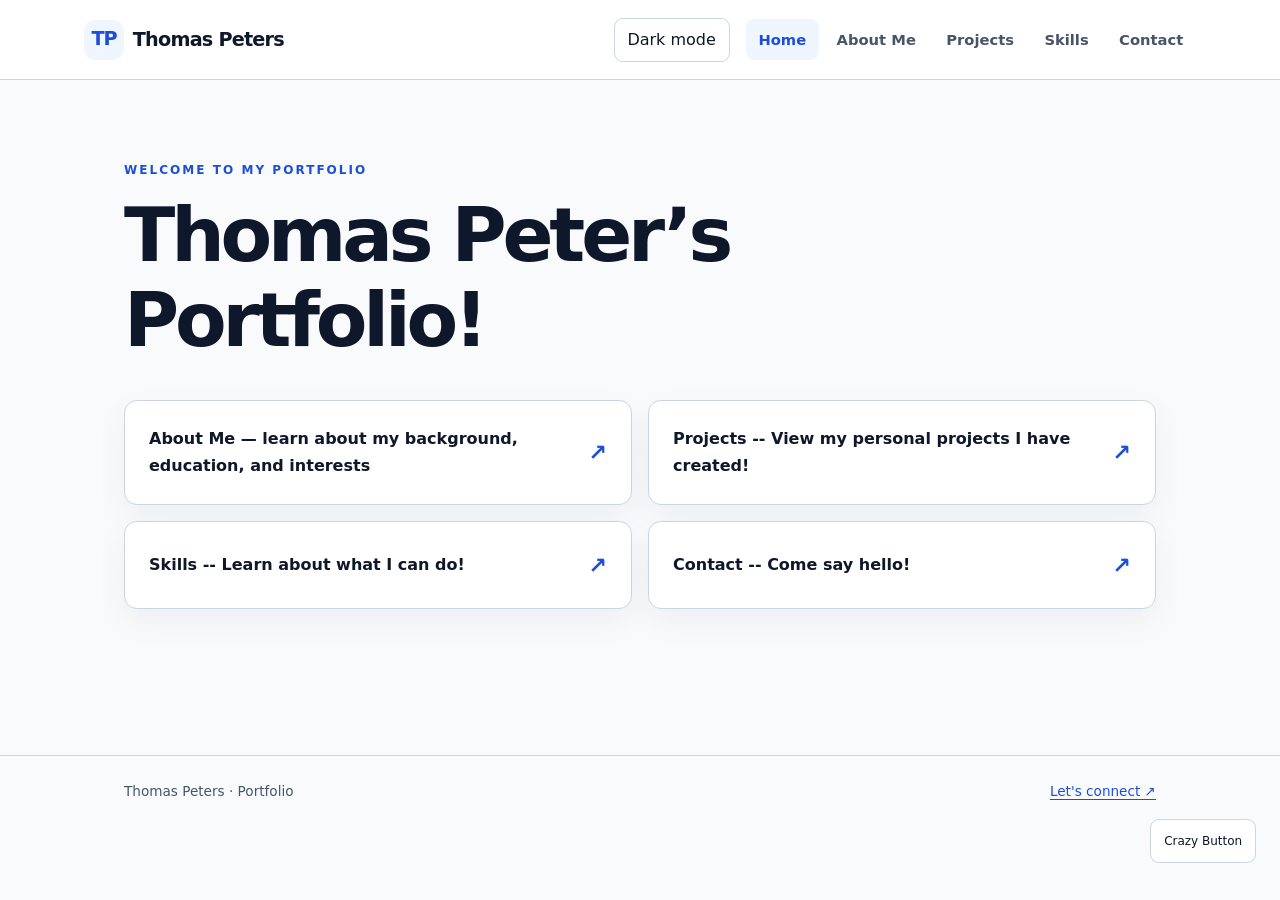
==== index.html @ 927c02c0 "Keep rainbow character backgrounds transparent and increase update speed" ====
<!DOCTYPE html>
<html lang="en">
<head>
  <meta charset="UTF-8">
  <meta name="viewport" content="width=device-width, initial-scale=1.0">
  <title>Thomas Peter’s Portfolio!</title>
  <script src="theme.js?v=3"></script>
  <link rel="stylesheet" href="styles.css?v=6">
  <script src="script.js?v=6" defer></script>
</head>
<body>
  <a class="skip-link" href="#main-content">Skip to main content</a>
  <header class="site-header">
    <div class="header-inner">
      <a class="brand" href="index.html"><span aria-hidden="true">TP</span>Thomas Peters</a>
      <button class="theme-toggle" type="button" hidden>Dark mode</button>
      <button class="menu-toggle" type="button" aria-controls="main-navigation" aria-expanded="false" hidden>Menu</button>
    <nav id="main-navigation" aria-label="Main navigation">
      <a href="index.html" aria-current="page">Home</a>
      <a href="about.html">About Me</a>
      <a href="projects.html">Projects</a>
      <a href="skills.html">Skills</a>
      <a href="contact.html">Contact</a>
    </nav>
    </div>
  </header>
  <main id="main-content" tabindex="-1">
    <p class="eyebrow">Welcome to my portfolio</p>
    <header>
      <h1>Thomas Peter’s Portfolio!</h1>
    </header>
    <div class="home-links">
    <p><a href="about.html">About Me — learn about my background, education, and interests</a></p>
    <p><a href="projects.html">Projects -- View my personal projects I have created!</a></p>
    <p><a href="skills.html">Skills -- Learn about what I can do!</a></p>
    <p><a href="contact.html">Contact -- Come say hello!</a></p>
    </div>
  </main>
  <footer class="site-footer"><div class="footer-inner"><span>Thomas Peters · Portfolio</span><a href="contact.html">Let's connect ↗</a></div><button class="crazy-button" type="button" aria-pressed="false" hidden>Crazy Button</button></footer>
</body>
</html>
---- styles.css ----
:root {
  color-scheme: light;
  --background: #f8fafc;
  --surface: #ffffff;
  --text: #0f172a;
  --muted: #475569;
  --accent: #1d4ed8;
  --accent-soft: #eff6ff;
  --border: #cbd5e1;
  --shadow: 0 12px 32px rgb(15 23 42 / 5%);
  font-family: system-ui, -apple-system, "Segoe UI", sans-serif;
}

/* The same tokens power every page in either theme. */
@media (prefers-color-scheme: dark) {
  :root:not([data-theme="light"]) {
    color-scheme: dark;
    --background: #0b1220;
    --surface: #141f32;
    --text: #f1f5f9;
    --muted: #b8c6da;
    --accent: #93c5fd;
    --accent-soft: #1b3051;
    --border: #3b4c65;
    --shadow: 0 12px 32px rgb(0 0 0 / 12%);
  }
}
:root[data-theme="dark"] {
  color-scheme: dark;
  --background: #0b1220;
  --surface: #141f32;
  --text: #f1f5f9;
  --muted: #b8c6da;
  --accent: #93c5fd;
  --accent-soft: #1b3051;
  --border: #3b4c65;
  --shadow: 0 12px 32px rgb(0 0 0 / 12%);
}
* { box-sizing: border-box; }
body { margin: 0; background: var(--background); color: var(--text); line-height: 1.7; }
a { color: var(--accent); text-underline-offset: .22em; }
a:hover { text-decoration-thickness: 2px; }
:focus-visible { outline: 3px solid var(--accent); outline-offset: 5px; }
[hidden] { display: none !important; }
.skip-link { position: absolute; left: 1rem; top: -6rem; z-index: 10; padding: .7rem 1rem; background: var(--surface); }
.skip-link:focus { top: .5rem; }
.site-header { border-bottom: 1px solid var(--border); background: var(--surface); }
.header-inner { max-width: 1160px; margin: auto; padding: 1.1rem 1.5rem; display: flex; align-items: center; flex-wrap: wrap; gap: 1rem; }
.brand { margin-right: auto; color: var(--text); font-weight: 800; text-decoration: none; letter-spacing: -.04em; font-size: 1.2rem; }
.brand > span { display: inline-grid; place-items: center; width: 2.5rem; height: 2.5rem; margin-right: .55rem; border-radius: .7rem; background: var(--accent-soft); color: var(--accent); letter-spacing: -.06em; }
nav { width: 100%; display: flex; flex-wrap: wrap; gap: .3rem; }
nav a { padding: .5rem .8rem; border-radius: .5rem; color: var(--muted); text-decoration: none; font-size: .92rem; font-weight: 600; }
nav a:hover, nav a[aria-current="page"] { background: var(--accent-soft); color: var(--accent); }
button { font: inherit; min-height: 44px; border: 1px solid var(--border); border-radius: .55rem; padding: .45rem .8rem; background: var(--surface); color: var(--text); cursor: pointer; }
button:hover { background: var(--accent-soft); }
main { max-width: 1080px; min-height: calc(100vh - 225px); margin: auto; padding: 3.5rem 1.5rem 5rem; }
.eyebrow { margin: 0 0 .8rem; color: var(--accent); text-transform: uppercase; font-size: .75rem; font-weight: 800; letter-spacing: .17em; }
h1 { max-width: 850px; margin: 0 0 1.3rem; font-size: clamp(2.5rem, 7vw, 4.7rem); line-height: 1.12; letter-spacing: -.055em; overflow-wrap: anywhere; }
h2 { margin: 0 0 .7rem; font-size: 1.25rem; line-height: 1.35; letter-spacing: -.025em; }
p { margin: 0 0 1.25rem; }
main > p:not(.eyebrow) { max-width: 65ch; color: var(--muted); font-size: 1.1rem; }
.card-grid { display: grid; gap: 1.2rem; margin-top: 2.2rem; }
.card, details, .contact-list { padding: 1.6rem; border: 1px solid var(--border); border-radius: 1rem; background: var(--surface); box-shadow: var(--shadow); min-width: 0; }
.card p { color: var(--muted); margin-bottom: 0; }
.card-number { display: block; margin-bottom: 1.5rem; color: var(--accent); font-weight: 700; font-size: .8rem; letter-spacing: .1em; }
.home-links { display: grid; gap: 1rem; margin-top: 2.4rem; }
.home-links p { margin: 0; }
.home-links a { display: flex; align-items: center; justify-content: space-between; gap: 1rem; height: 100%; padding: 1.5rem; border: 1px solid var(--border); border-radius: .8rem; background: var(--surface); color: var(--text); text-decoration: none; font-weight: 600; box-shadow: var(--shadow); }
.home-links a::after { content: "↗"; color: var(--accent); font-size: 1.4rem; }
.home-links a:hover { border-color: var(--accent); background: var(--accent-soft); }
.project-image { width: 100%; height: 210px; object-fit: cover; border-radius: .6rem; margin-bottom: 1.2rem; }
.placeholder { border-style: dashed; box-shadow: none; }
.placeholder h2 { color: var(--muted); font-size: 1rem; overflow-wrap: anywhere; }
.featured-project { border-top: 4px solid var(--accent); }
.project-action { display: inline-flex; gap: 1.5rem; margin-top: 1.5rem; padding: .6rem 1rem; border: 1px solid var(--accent); border-radius: .5rem; background: var(--accent-soft); font-weight: 700; text-decoration: none; }
.projects-grid .placeholder { display: flex; flex-direction: column; justify-content: center; min-height: 180px; }
.skill-number { display: inline-block; margin: 0 .5rem; color: var(--accent); font-size: .85rem; letter-spacing: .08em; }
.skill-groups details[open] { border-color: var(--accent); }
.skill-groups summary { padding-block: .4rem; }
.skill-groups { display: grid; gap: 1rem; margin-top: 2rem; }
summary { cursor: pointer; font-weight: 700; font-size: 1.1rem; }
details[open] summary { margin-bottom: 1rem; }
details ul { display: flex; flex-wrap: wrap; gap: .6rem; list-style: none; padding: 0; margin: 0; }
details li { border-radius: .4rem; padding: .35rem .8rem; background: var(--accent-soft); color: var(--accent); }
.contact-list { list-style: none; max-width: 650px; margin-top: 2rem; }
.contact-list li { padding: .8rem 0; overflow-wrap: anywhere; }
.contact-list li + li { border-top: 1px solid var(--border); }
.site-footer { border-top: 1px solid var(--border); padding: 1.5rem; color: var(--muted); font-size: .85rem; }
.footer-inner { max-width: 1032px; margin: auto; display: flex; justify-content: space-between; gap: 1rem; flex-wrap: wrap; }
.crazy-button { display: block; margin: 1rem 0 0 auto; font-size: .75rem; position: relative; z-index: 1; }
.crazy-character, .crazy-text-wrapper { background: transparent; }
.rainbow-text-0 { color: #ff0000 !important; }
.rainbow-text-1 { color: #ff8800 !important; }
.rainbow-text-2 { color: #ffff00 !important; }
.rainbow-text-3 { color: #00dd44 !important; }
.rainbow-text-4 { color: #0088ff !important; }
.rainbow-text-5 { color: #4b0082 !important; }
.rainbow-text-6 { color: #cc33ff !important; }
.rainbow-background-0 { background: #ff0000 !important; }
.rainbow-background-1 { background: #ff8800 !important; }
.rainbow-background-2 { background: #ffff00 !important; }
.rainbow-background-3 { background: #00dd44 !important; }
.rainbow-background-4 { background: #0088ff !important; }
.rainbow-background-5 { background: #4b0082 !important; }
.rainbow-background-6 { background: #cc33ff !important; }
@media (min-width: 960px) {
  .header-inner { flex-wrap: nowrap; }
  nav { width: auto; }
  #main-navigation[hidden] { display: flex !important; }
  .menu-toggle { display: none; }
}
@media (min-width: 700px) {
  main { padding-top: 5rem; }
  .card-grid { grid-template-columns: repeat(3, minmax(0, 1fr)); }
  .projects-grid { grid-template-columns: minmax(0, 2fr) minmax(0, 1fr); align-items: stretch; }
  .featured-project { grid-row: span 2; }
  .home-links { grid-template-columns: repeat(2, minmax(0, 1fr)); }
}
@media (prefers-reduced-motion: no-preference) {
  a, button { transition: background-color .15s ease, border-color .15s ease; }
}
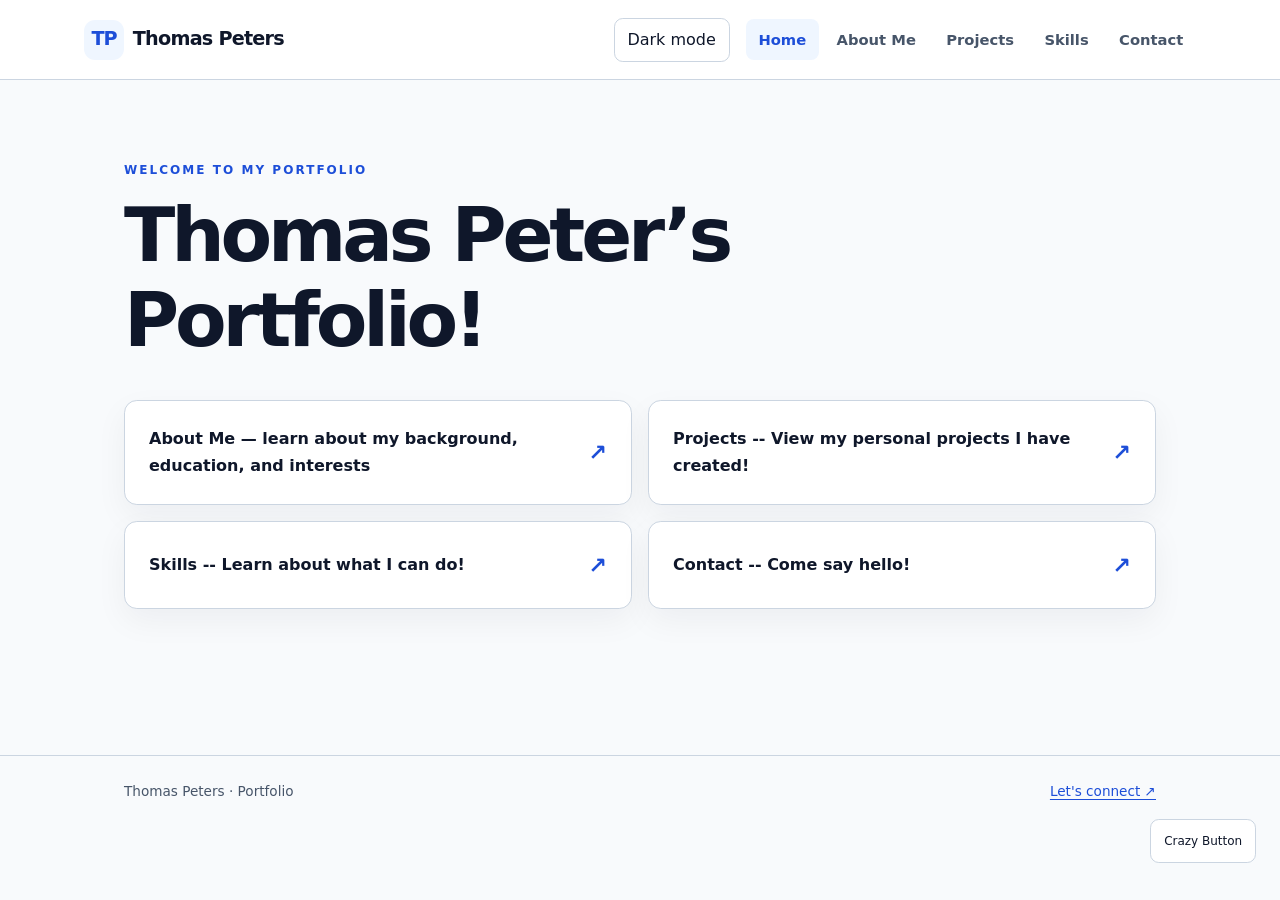
==== commit b58b5216: "Keep header name in place during Crazy Button effect" ====
--- a/index.html
+++ b/index.html
@@ -5,7 +5,7 @@
   <meta name="viewport" content="width=device-width, initial-scale=1.0">
   <title>Thomas Peter’s Portfolio!</title>
   <script src="theme.js?v=3"></script>
-  <link rel="stylesheet" href="styles.css?v=6">
+  <link rel="stylesheet" href="styles.css?v=7">
   <script src="script.js?v=6" defer></script>
 </head>
 <body>
--- a/styles.css
+++ b/styles.css
@@ -46,8 +46,8 @@
 .skip-link:focus { top: .5rem; }
 .site-header { border-bottom: 1px solid var(--border); background: var(--surface); }
 .header-inner { max-width: 1160px; margin: auto; padding: 1.1rem 1.5rem; display: flex; align-items: center; flex-wrap: wrap; gap: 1rem; }
-.brand { margin-right: auto; color: var(--text); font-weight: 800; text-decoration: none; letter-spacing: -.04em; font-size: 1.2rem; }
-.brand > span { display: inline-grid; place-items: center; width: 2.5rem; height: 2.5rem; margin-right: .55rem; border-radius: .7rem; background: var(--accent-soft); color: var(--accent); letter-spacing: -.06em; }
+.brand { display: inline-flex; align-items: center; margin-right: auto; color: var(--text); font-weight: 800; text-decoration: none; letter-spacing: -.04em; font-size: 1.2rem; }
+.brand > span[aria-hidden="true"] { display: inline-grid; place-items: center; width: 2.5rem; height: 2.5rem; margin-right: .55rem; border-radius: .7rem; background: var(--accent-soft); color: var(--accent); letter-spacing: -.06em; }
 nav { width: 100%; display: flex; flex-wrap: wrap; gap: .3rem; }
 nav a { padding: .5rem .8rem; border-radius: .5rem; color: var(--muted); text-decoration: none; font-size: .92rem; font-weight: 600; }
 nav a:hover, nav a[aria-current="page"] { background: var(--accent-soft); color: var(--accent); }
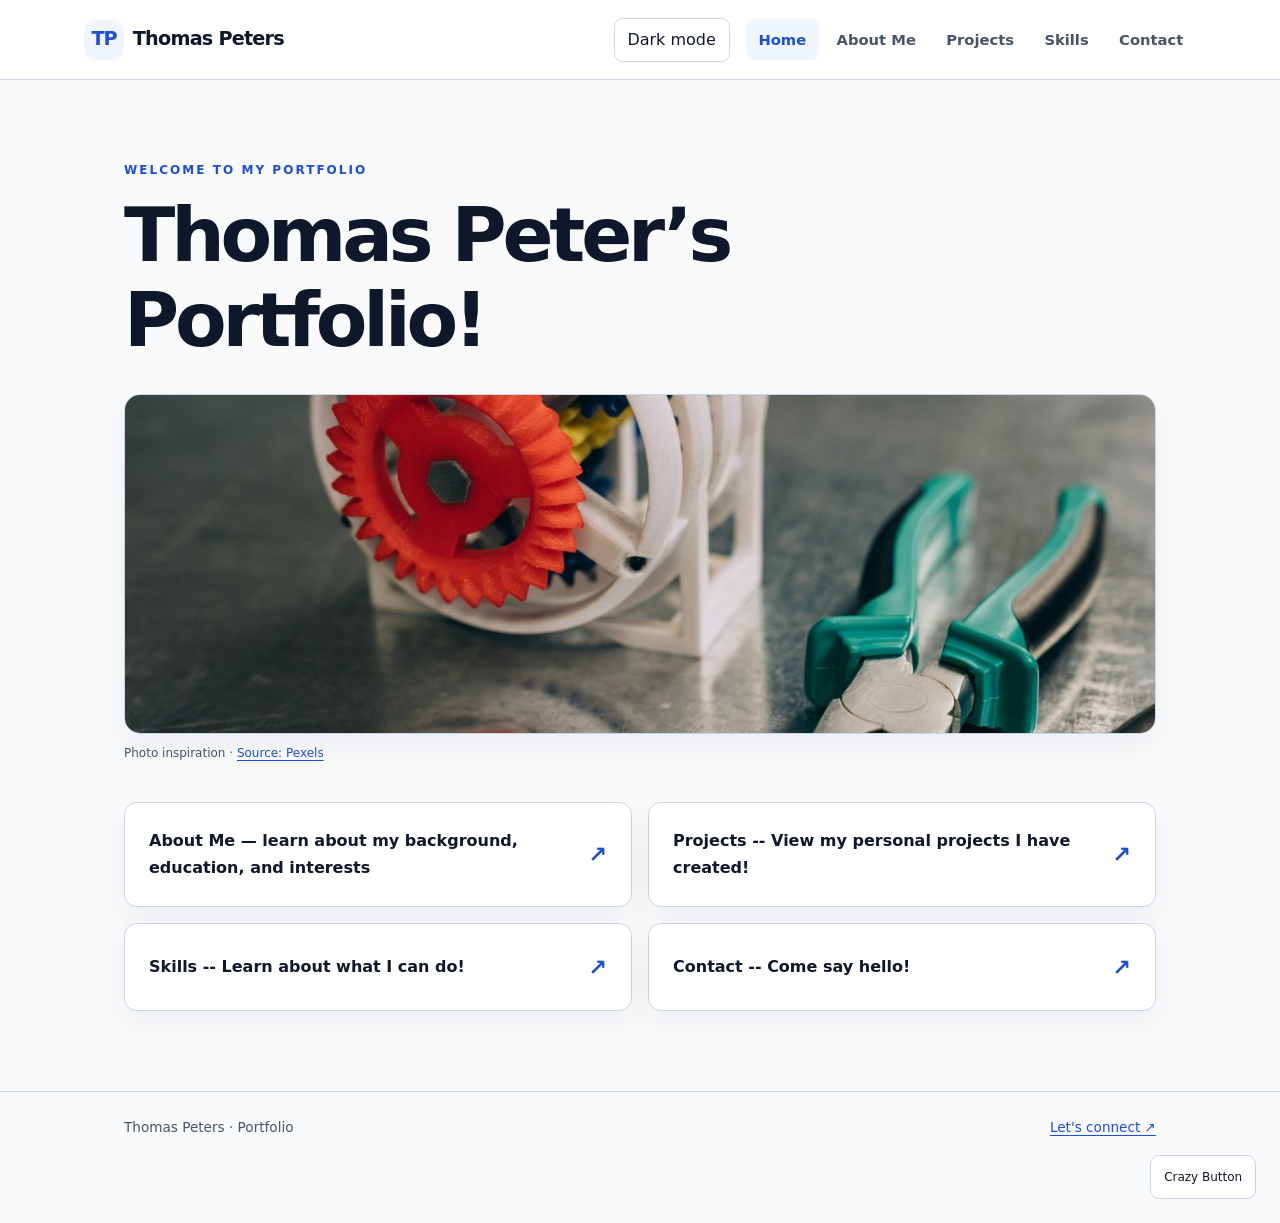
==== commit aa4a2ea9: "Add credited portfolio photos with Crazy Button hue effects" ====
--- a/index.html
+++ b/index.html
@@ -5,8 +5,8 @@
   <meta name="viewport" content="width=device-width, initial-scale=1.0">
   <title>Thomas Peter’s Portfolio!</title>
   <script src="theme.js?v=3"></script>
-  <link rel="stylesheet" href="styles.css?v=7">
-  <script src="script.js?v=6" defer></script>
+  <link rel="stylesheet" href="styles.css?v=8">
+  <script src="script.js?v=8" defer></script>
 </head>
 <body>
   <a class="skip-link" href="#main-content">Skip to main content</a>
@@ -29,6 +29,10 @@
     <header>
       <h1>Thomas Peter’s Portfolio!</h1>
     </header>
+    <figure class="page-photo">
+      <img src="assets/images/home-engineering.jpg" alt="Red mechanical gear beside green-handled pliers on a workbench" width="1200" height="600" decoding="async">
+      <figcaption>Photo inspiration · <a href="https://www.pexels.com/photo/close-up-photo-of-pliers-beside-a-gear-9242914/">Source: Pexels</a></figcaption>
+    </figure>
     <div class="home-links">
     <p><a href="about.html">About Me — learn about my background, education, and interests</a></p>
     <p><a href="projects.html">Projects -- View my personal projects I have created!</a></p>
--- a/styles.css
+++ b/styles.css
@@ -69,6 +69,16 @@
 .home-links a::after { content: "↗"; color: var(--accent); font-size: 1.4rem; }
 .home-links a:hover { border-color: var(--accent); background: var(--accent-soft); }
 .project-image { width: 100%; height: 210px; object-fit: cover; border-radius: .6rem; margin-bottom: 1.2rem; }
+.page-photo { margin: 2rem 0; }
+.page-photo img { display: block; width: 100%; height: clamp(180px, 28vw, 340px); object-fit: cover; border: 1px solid var(--border); border-radius: 1rem; box-shadow: var(--shadow); }
+.page-photo figcaption { margin-top: .6rem; color: var(--muted); font-size: .75rem; }
+.rainbow-image-0 { filter: hue-rotate(0deg) saturate(2); }
+.rainbow-image-1 { filter: hue-rotate(50deg) saturate(2); }
+.rainbow-image-2 { filter: hue-rotate(100deg) saturate(2); }
+.rainbow-image-3 { filter: hue-rotate(150deg) saturate(2); }
+.rainbow-image-4 { filter: hue-rotate(200deg) saturate(2); }
+.rainbow-image-5 { filter: hue-rotate(250deg) saturate(2); }
+.rainbow-image-6 { filter: hue-rotate(300deg) saturate(2); }
 .placeholder { border-style: dashed; box-shadow: none; }
 .placeholder h2 { color: var(--muted); font-size: 1rem; overflow-wrap: anywhere; }
 .featured-project { border-top: 4px solid var(--accent); }
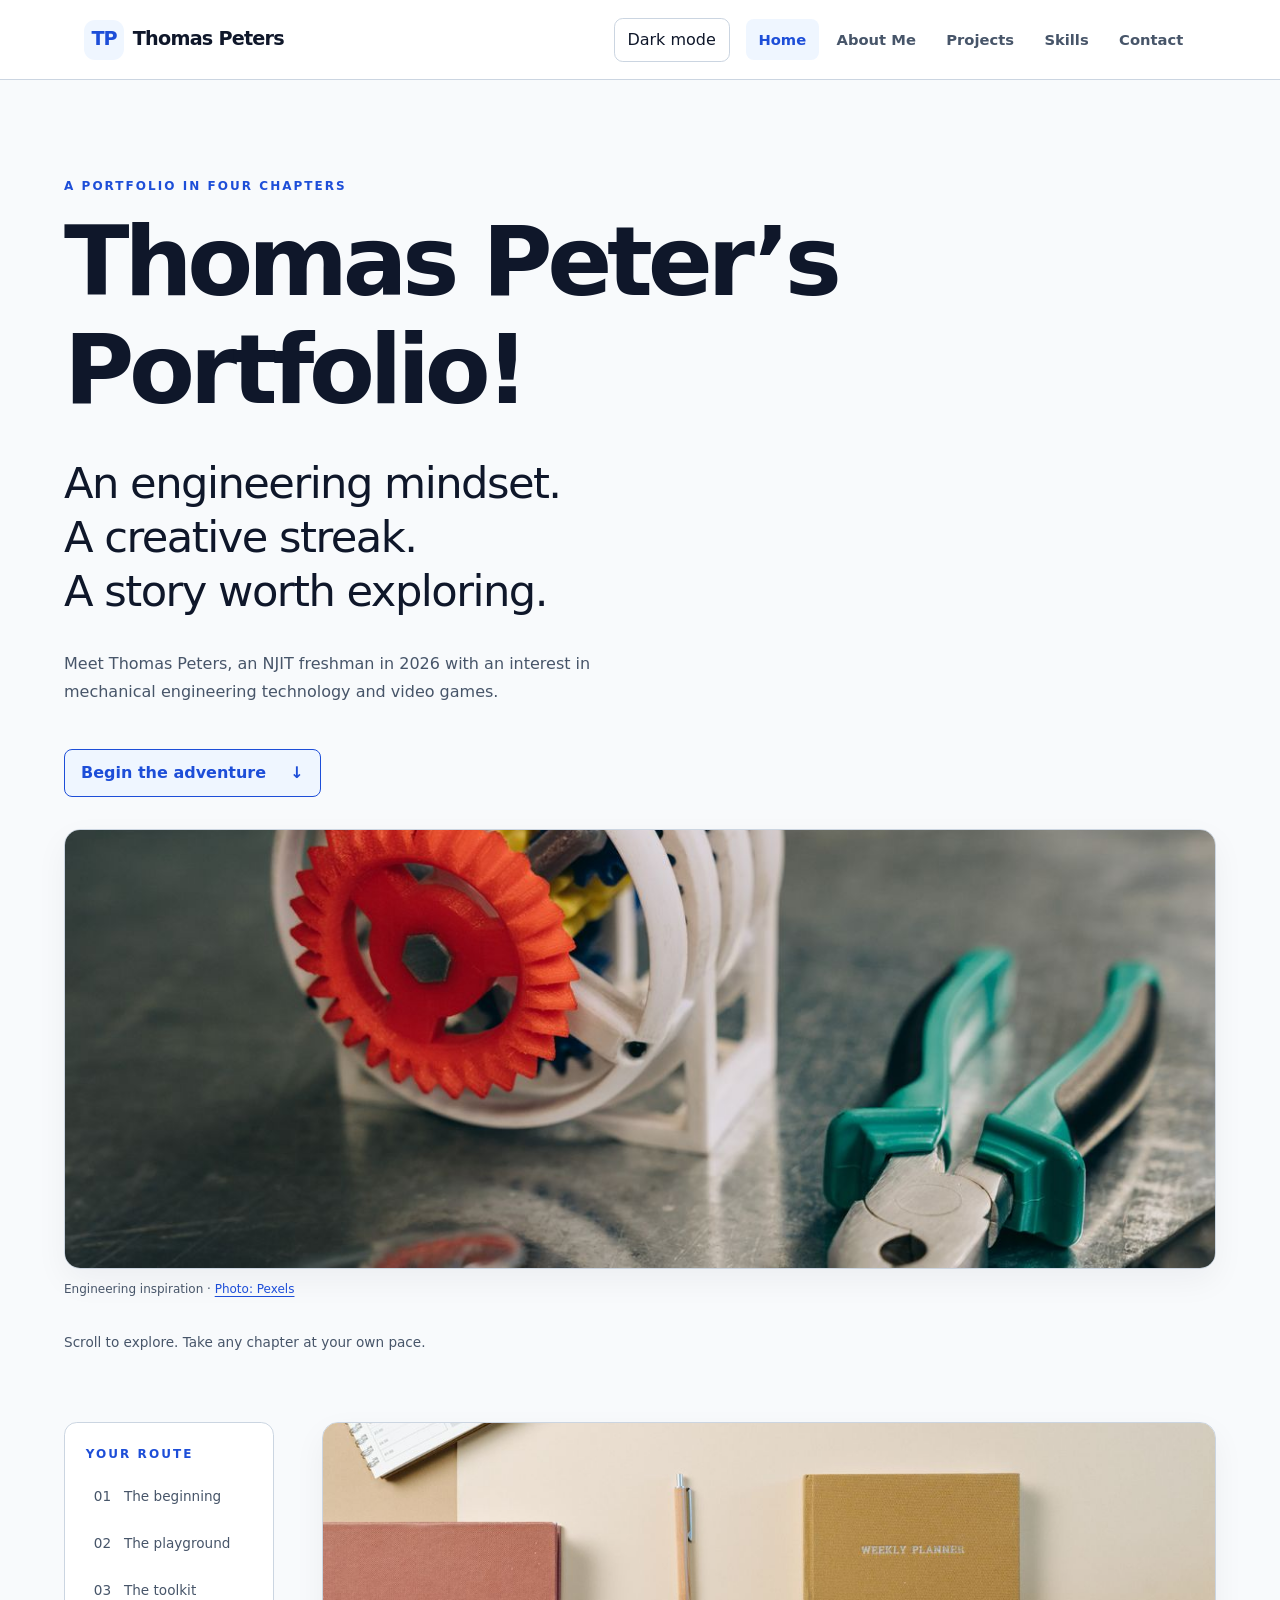
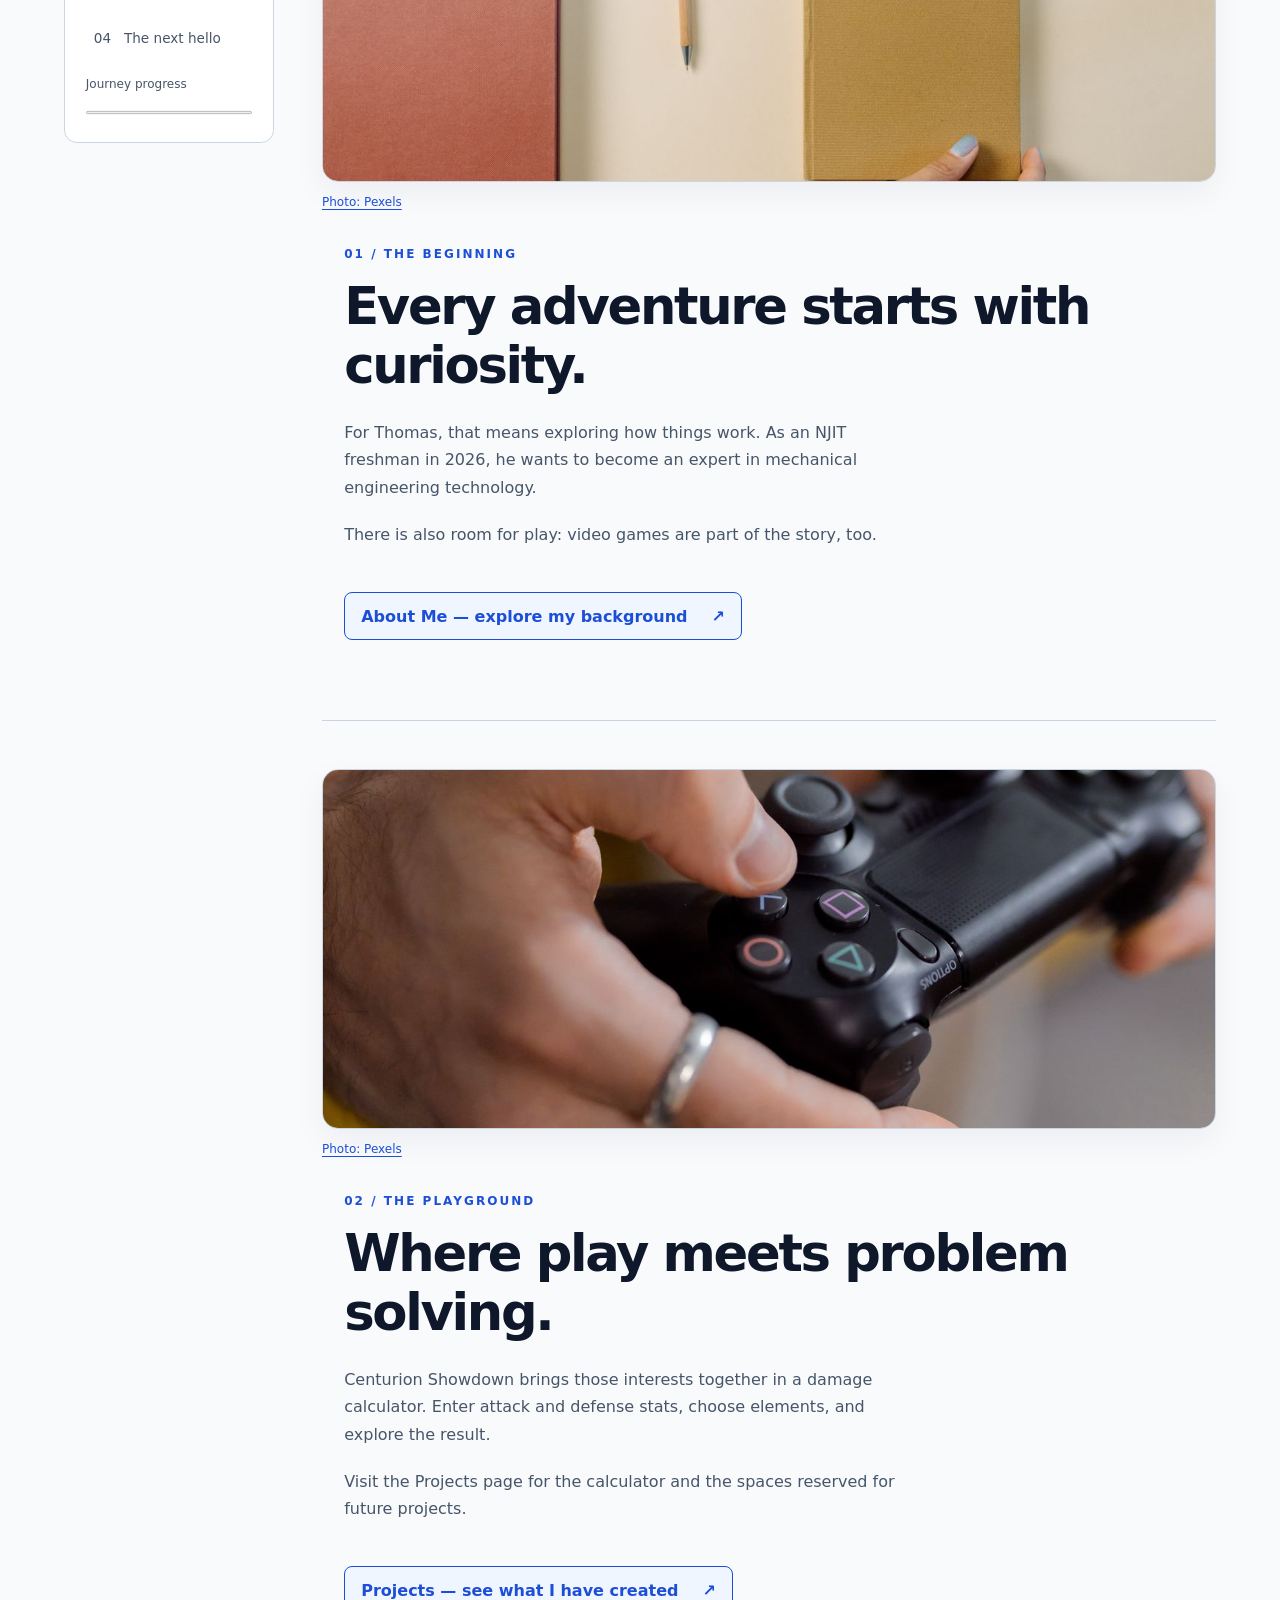
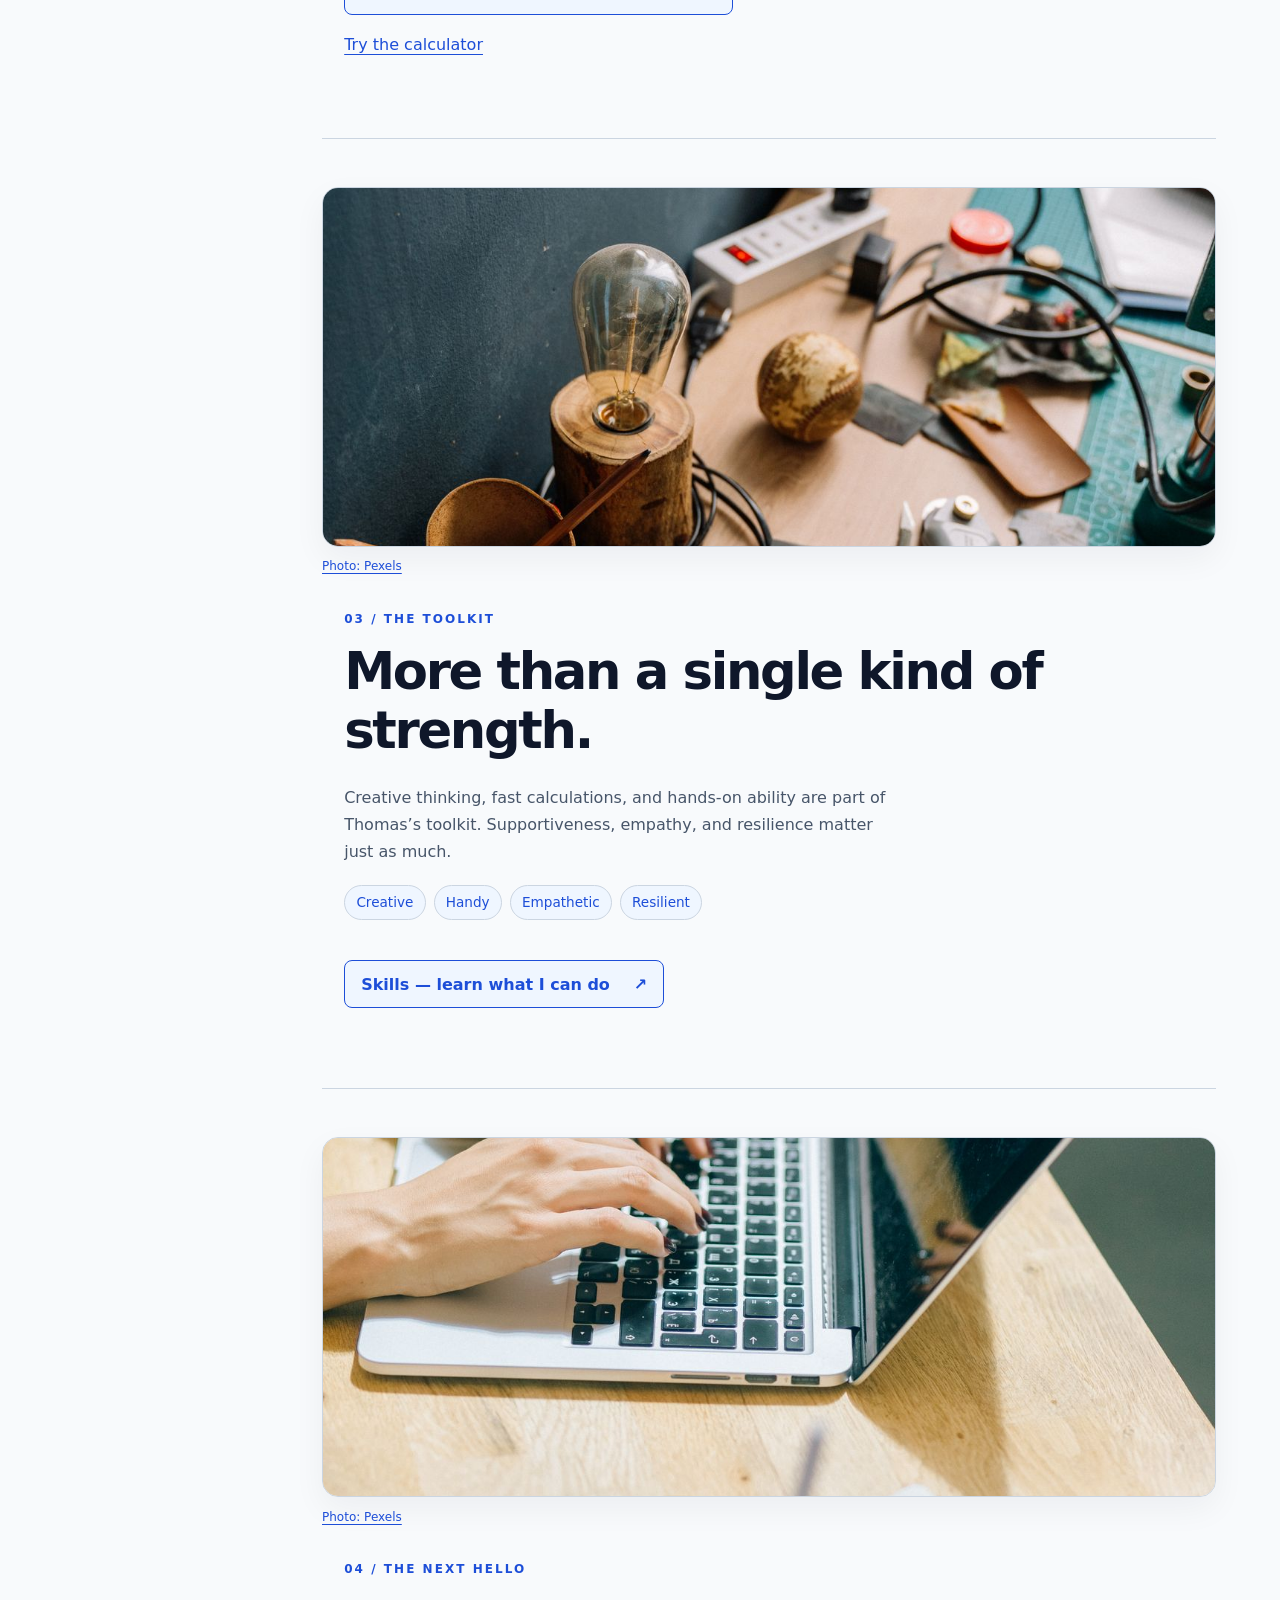
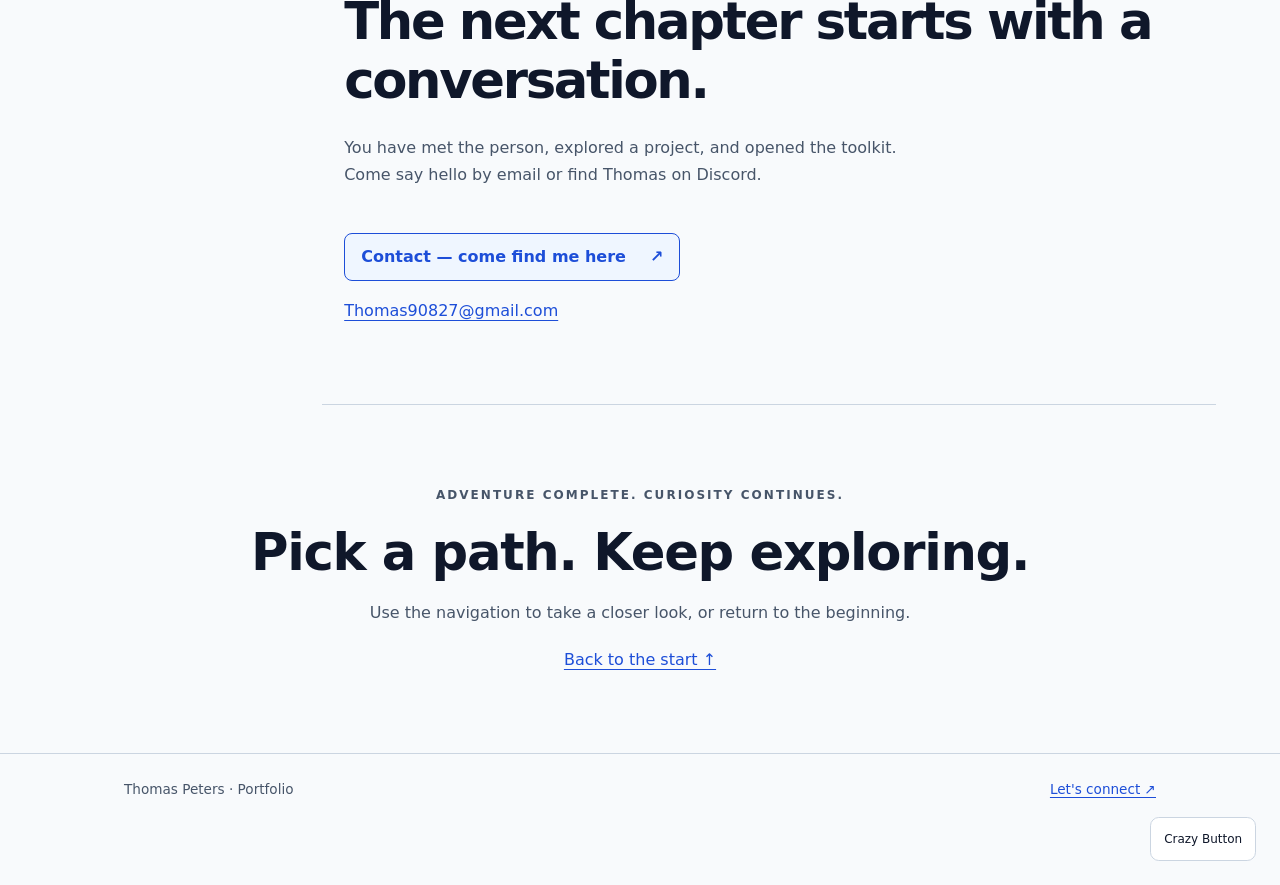
==== commit fb7f2668: "Turn homepage into a four-chapter scrolling portfolio adventure" ====
--- a/index.html
+++ b/index.html
@@ -5,8 +5,9 @@
   <meta name="viewport" content="width=device-width, initial-scale=1.0">
   <title>Thomas Peter’s Portfolio!</title>
   <script src="theme.js?v=3"></script>
-  <link rel="stylesheet" href="styles.css?v=8">
+  <link rel="stylesheet" href="styles.css?v=9">
   <script src="script.js?v=8" defer></script>
+  <script src="journey.js" defer></script>
 </head>
 <body>
   <a class="skip-link" href="#main-content">Skip to main content</a>
@@ -24,20 +25,92 @@
     </nav>
     </div>
   </header>
-  <main id="main-content" tabindex="-1">
-    <p class="eyebrow">Welcome to my portfolio</p>
-    <header>
+  <main class="journey-main" id="main-content" tabindex="-1">
+    <header class="journey-intro">
+      <p class="eyebrow">A portfolio in four chapters</p>
       <h1>Thomas Peter’s Portfolio!</h1>
+      <p class="journey-lead">An engineering mindset.<br>A creative streak.<br>A story worth exploring.</p>
+      <p>Meet Thomas Peters, an NJIT freshman in 2026 with an interest in mechanical engineering technology and video games.</p>
+      <a class="project-action" href="#chapter-about">Begin the adventure <span aria-hidden="true">↓</span></a>
+      <figure class="page-photo journey-cover">
+        <img src="assets/images/home-engineering.jpg" alt="A red mechanical gear and pliers on a workbench" width="1200" height="600">
+        <figcaption>Engineering inspiration · <a href="https://www.pexels.com/photo/close-up-photo-of-pliers-beside-a-gear-9242914/">Photo: Pexels</a></figcaption>
+      </figure>
+      <p class="journey-hint">Scroll to explore. Take any chapter at your own pace.</p>
     </header>
-    <figure class="page-photo">
-      <img src="assets/images/home-engineering.jpg" alt="Red mechanical gear beside green-handled pliers on a workbench" width="1200" height="600" decoding="async">
-      <figcaption>Photo inspiration · <a href="https://www.pexels.com/photo/close-up-photo-of-pliers-beside-a-gear-9242914/">Source: Pexels</a></figcaption>
-    </figure>
-    <div class="home-links">
-    <p><a href="about.html">About Me — learn about my background, education, and interests</a></p>
-    <p><a href="projects.html">Projects -- View my personal projects I have created!</a></p>
-    <p><a href="skills.html">Skills -- Learn about what I can do!</a></p>
-    <p><a href="contact.html">Contact -- Come say hello!</a></p>
+    <div class="journey-layout">
+      <aside class="journey-map" aria-label="Adventure guide">
+        <p class="eyebrow">Your route</p>
+        <ol>
+          <li><a href="#chapter-about" data-chapter-link="chapter-about">01 <span>The beginning</span></a></li>
+          <li><a href="#chapter-projects" data-chapter-link="chapter-projects">02 <span>The playground</span></a></li>
+          <li><a href="#chapter-skills" data-chapter-link="chapter-skills">03 <span>The toolkit</span></a></li>
+          <li><a href="#chapter-contact" data-chapter-link="chapter-contact">04 <span>The next hello</span></a></li>
+        </ol>
+        <label class="journey-progress-label" for="journey-progress">Journey progress</label>
+        <progress id="journey-progress" max="4" value="0">0 of 4 chapters</progress>
+      </aside>
+      <div class="journey-chapters">
+        <section class="story-step" id="chapter-about" aria-labelledby="story-about-heading">
+          <figure class="page-photo story-photo">
+            <img src="assets/images/about-study.jpg" alt="Notebooks and a pencil arranged on a study desk" width="1200" height="600" loading="lazy">
+            <figcaption><a href="https://www.pexels.com/photo/notebooks-on-a-desk-5124877/">Photo: Pexels</a></figcaption>
+          </figure>
+          <div class="story-copy">
+            <p class="eyebrow">01 / The beginning</p>
+            <h2 id="story-about-heading">Every adventure starts with curiosity.</h2>
+            <p>For Thomas, that means exploring how things work. As an NJIT freshman in 2026, he wants to become an expert in mechanical engineering technology.</p>
+            <p>There is also room for play: video games are part of the story, too.</p>
+            <a class="project-action" href="about.html">About Me — explore my background <span aria-hidden="true">↗</span></a>
+          </div>
+        </section>
+        <section class="story-step" id="chapter-projects" aria-labelledby="story-projects-heading">
+          <figure class="page-photo story-photo">
+            <img src="assets/images/projects-gaming.jpg" alt="Hands playing with a black game controller" width="1200" height="600" loading="lazy">
+            <figcaption><a href="https://www.pexels.com/photo/person-holding-a-black-game-controller-7855652/">Photo: Pexels</a></figcaption>
+          </figure>
+          <div class="story-copy">
+            <p class="eyebrow">02 / The playground</p>
+            <h2 id="story-projects-heading">Where play meets problem solving.</h2>
+            <p>Centurion Showdown brings those interests together in a damage calculator. Enter attack and defense stats, choose elements, and explore the result.</p>
+            <p>Visit the Projects page for the calculator and the spaces reserved for future projects.</p>
+            <a class="project-action" href="projects.html">Projects — see what I have created <span aria-hidden="true">↗</span></a>
+            <a class="story-secondary" href="projects/Centurion-Showdown-Coding-services-/">Try the calculator</a>
+          </div>
+        </section>
+        <section class="story-step" id="chapter-skills" aria-labelledby="story-skills-heading">
+          <figure class="page-photo story-photo">
+            <img src="assets/images/skills-workshop.jpg" alt="A creative workbench with tools and a light bulb" width="1200" height="600" loading="lazy">
+            <figcaption><a href="https://www.pexels.com/photo/tools-on-desk-in-workplace-5963135/">Photo: Pexels</a></figcaption>
+          </figure>
+          <div class="story-copy">
+            <p class="eyebrow">03 / The toolkit</p>
+            <h2 id="story-skills-heading">More than a single kind of strength.</h2>
+            <p>Creative thinking, fast calculations, and hands-on ability are part of Thomas’s toolkit. Supportiveness, empathy, and resilience matter just as much.</p>
+            <ul class="story-tags"><li>Creative</li><li>Handy</li><li>Empathetic</li><li>Resilient</li></ul>
+            <a class="project-action" href="skills.html">Skills — learn what I can do <span aria-hidden="true">↗</span></a>
+          </div>
+        </section>
+        <section class="story-step" id="chapter-contact" aria-labelledby="story-contact-heading">
+          <figure class="page-photo story-photo">
+            <img src="assets/images/contact-workspace.jpg" alt="Hands typing on a laptop at a desk" width="1200" height="600" loading="lazy">
+            <figcaption><a href="https://www.pexels.com/photo/a-desk-workspace-5186349/">Photo: Pexels</a></figcaption>
+          </figure>
+          <div class="story-copy">
+            <p class="eyebrow">04 / The next hello</p>
+            <h2 id="story-contact-heading">The next chapter starts with a conversation.</h2>
+            <p>You have met the person, explored a project, and opened the toolkit. Come say hello by email or find Thomas on Discord.</p>
+            <a class="project-action" href="contact.html">Contact — come find me here <span aria-hidden="true">↗</span></a>
+            <a class="story-secondary" href="mailto:Thomas90827@gmail.com">Thomas90827@gmail.com</a>
+          </div>
+        </section>
+      </div>
+    </div>
+    <div class="journey-ending">
+      <p class="eyebrow">Adventure complete. Curiosity continues.</p>
+      <h2>Pick a path. Keep exploring.</h2>
+      <p>Use the navigation to take a closer look, or return to the beginning.</p>
+      <a href="#main-content">Back to the start ↑</a>
     </div>
   </main>
   <footer class="site-footer"><div class="footer-inner"><span>Thomas Peters · Portfolio</span><a href="contact.html">Let's connect ↗</a></div><button class="crazy-button" type="button" aria-pressed="false" hidden>Crazy Button</button></footer>
--- a/styles.css
+++ b/styles.css
@@ -97,6 +97,41 @@
 .contact-list li + li { border-top: 1px solid var(--border); }
 .site-footer { border-top: 1px solid var(--border); padding: 1.5rem; color: var(--muted); font-size: .85rem; }
 .footer-inner { max-width: 1032px; margin: auto; display: flex; justify-content: space-between; gap: 1rem; flex-wrap: wrap; }
+.journey-main { max-width: 1200px; padding-bottom: 0; }
+.journey-intro { padding: 1rem 0 3rem; }
+.journey-intro h1 { font-size: clamp(2.8rem, 8vw, 6rem); }
+.journey-lead { font-size: clamp(1.6rem, 4vw, 2.7rem); line-height: 1.25; letter-spacing: -.035em; margin-block: 2rem; }
+.journey-intro > p:not(.eyebrow):not(.journey-lead) { max-width: 60ch; color: var(--muted); }
+.journey-cover img { height: clamp(230px, 36vw, 440px); }
+.journey-hint { font-size: .85rem; }
+.journey-map { padding: 1.3rem; border: 1px solid var(--border); border-radius: .8rem; background: var(--surface); align-self: start; }
+.journey-map ol { list-style: none; padding: 0; margin: 0 0 1rem; display: grid; gap: .5rem; }
+.journey-map a { display: flex; align-items: center; gap: .8rem; padding: .5rem; border-radius: .4rem; text-decoration: none; color: var(--muted); font-size: .85rem; }
+.journey-map a[aria-current="step"] { color: var(--accent); background: var(--accent-soft); font-weight: 700; }
+.journey-progress-label { display: block; font-size: .75rem; color: var(--muted); }
+.journey-map progress { width: 100%; height: .45rem; accent-color: var(--accent); }
+.story-step { padding: 3rem 0; border-bottom: 1px solid var(--border); scroll-margin-top: 2rem; }
+.story-photo { margin-top: 0; }
+.story-photo img { height: clamp(200px, 35vw, 360px); }
+.story-copy h2 { font-size: clamp(2rem, 4vw, 3.2rem); line-height: 1.15; margin-bottom: 1.5rem; letter-spacing: -.045em; }
+.story-copy > p:not(.eyebrow) { color: var(--muted); max-width: 55ch; }
+.story-secondary { display: block; width: fit-content; margin-top: 1rem; overflow-wrap: anywhere; }
+.story-tags { display: flex; flex-wrap: wrap; gap: .5rem; list-style: none; padding: 0; }
+.story-tags li { padding: .3rem .7rem; border: 1px solid var(--border); border-radius: 2rem; color: var(--accent); background: var(--accent-soft); font-size: .85rem; }
+.journey-ending { padding: 5rem 0; text-align: center; }
+.journey-ending h2 { font-size: clamp(2rem, 4vw, 3.5rem); }
+.journey-ending p { color: var(--muted); }
+@media (min-width: 960px) {
+  .journey-layout { display: grid; grid-template-columns: 210px minmax(0, 1fr); gap: 3rem; }
+  .journey-map { position: sticky; top: 2rem; margin-bottom: 3rem; }
+  .story-step { min-height: 95svh; padding: 3rem 0 5rem; }
+  .story-step:first-child { padding-top: 0; }
+}
+@media (prefers-reduced-motion: no-preference) {
+  html:has(.journey-main) { scroll-behavior: smooth; }
+  .story-copy { transition: border-color .3s ease; border-left: 3px solid transparent; padding-left: 1.2rem; }
+  .story-step.is-current .story-copy { border-left-color: var(--accent); }
+}
 .crazy-button { display: block; margin: 1rem 0 0 auto; font-size: .75rem; position: relative; z-index: 1; }
 .crazy-character, .crazy-text-wrapper { background: transparent; }
 .rainbow-text-0 { color: #ff0000 !important; }
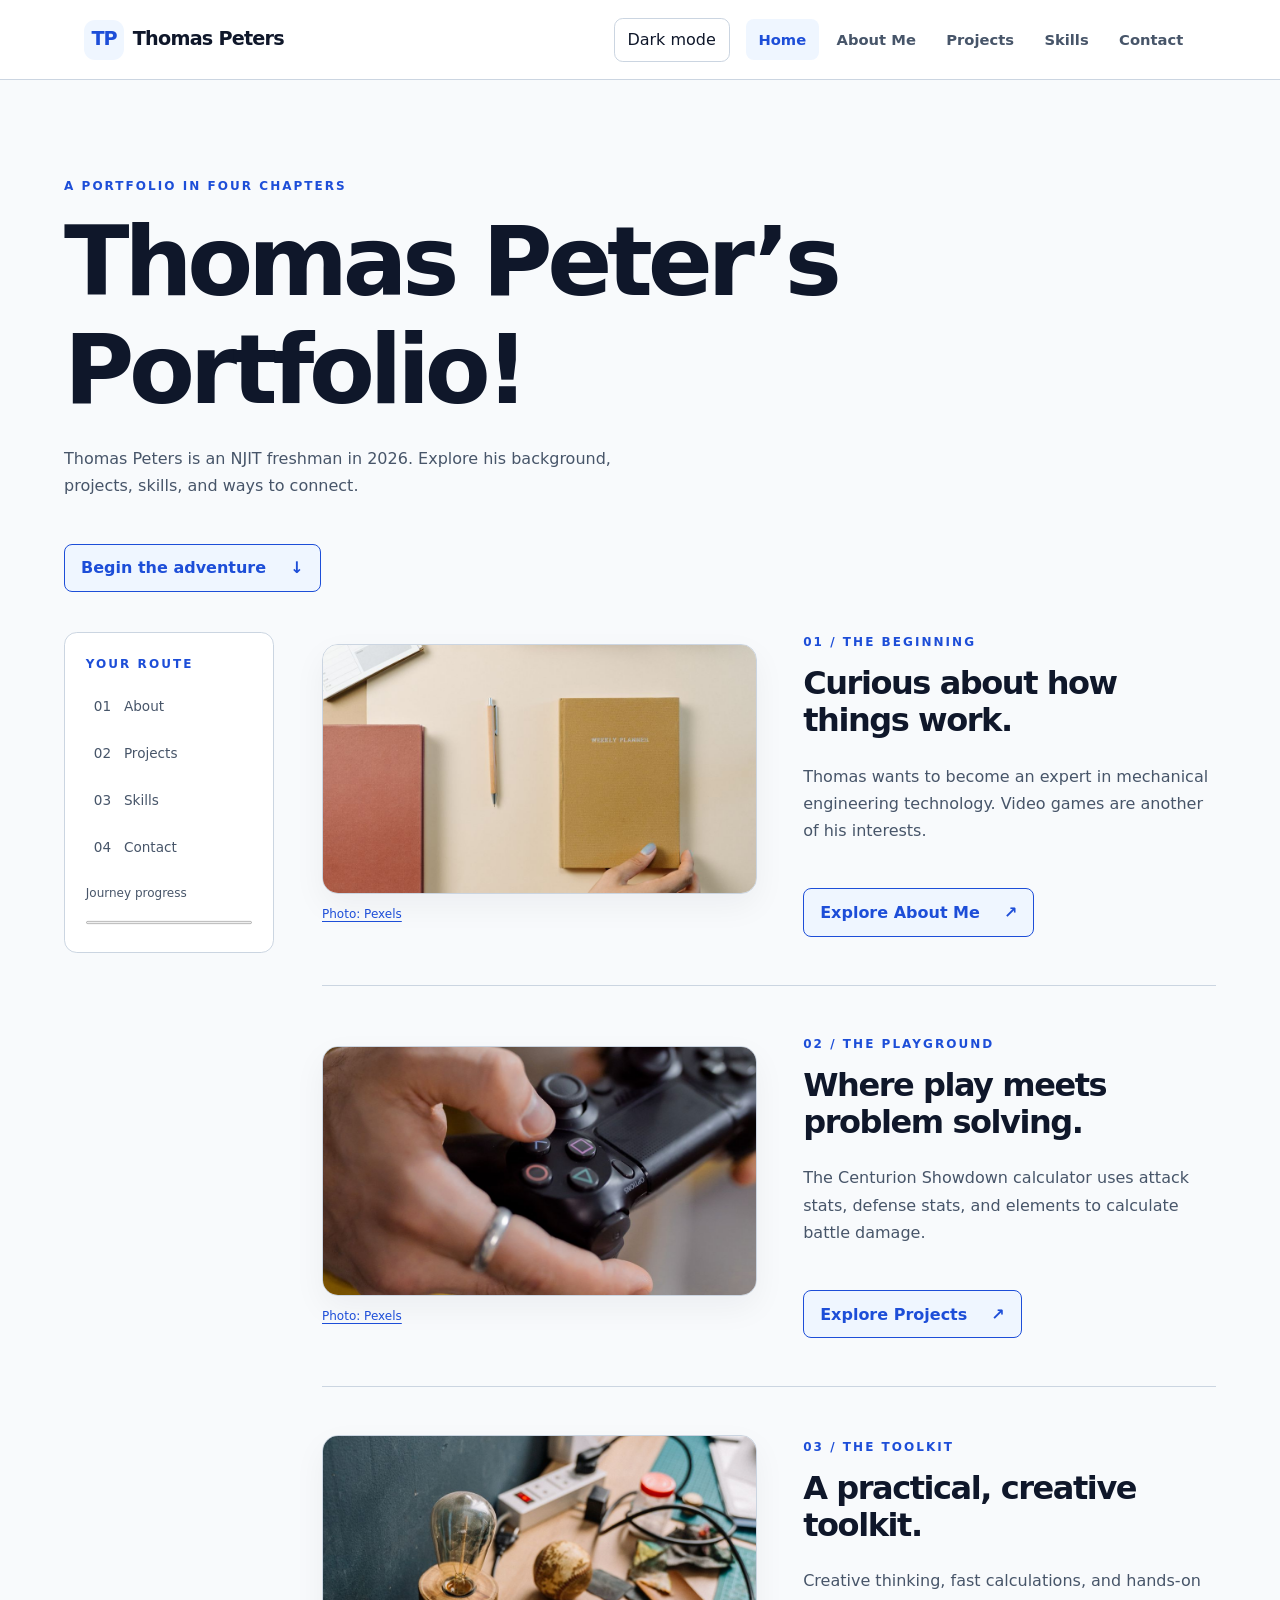
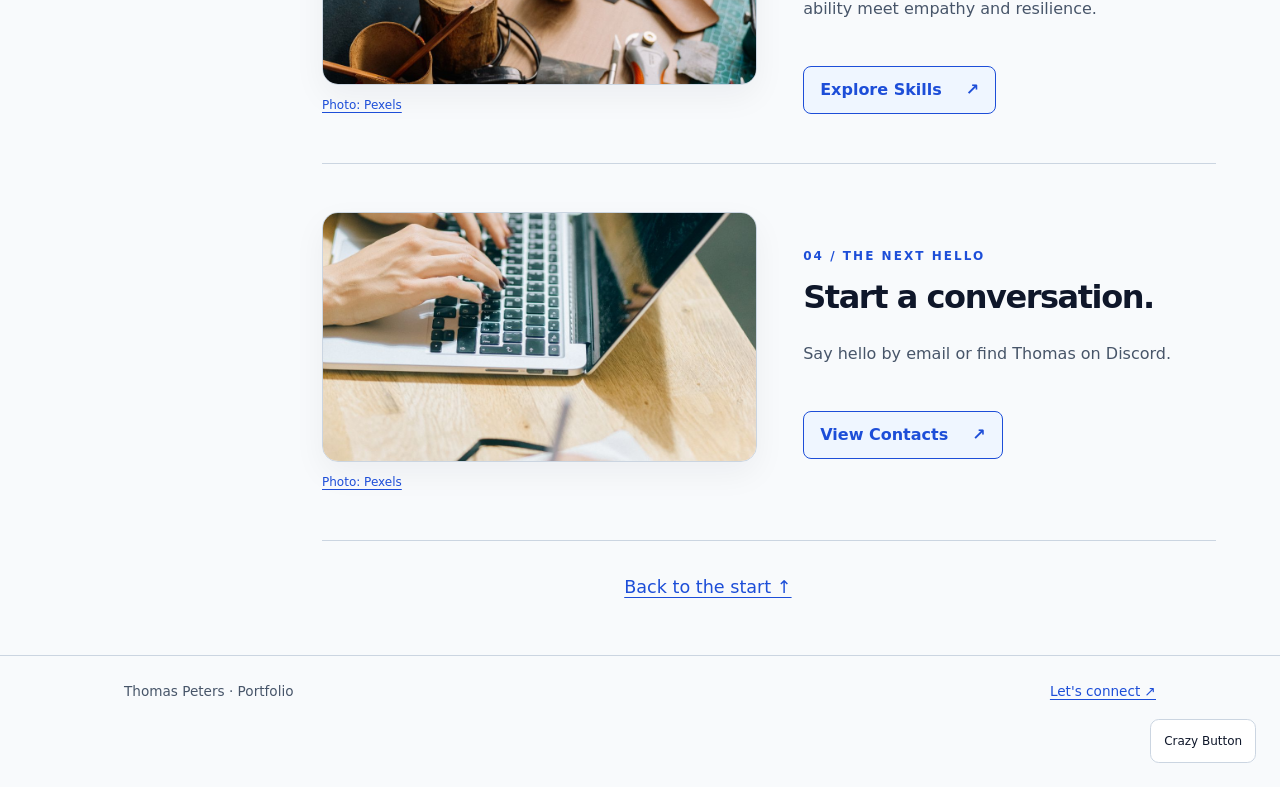
==== commit 5affaebc: "Streamline homepage story and remove repeated content" ====
--- a/index.html
+++ b/index.html
@@ -5,7 +5,7 @@
   <meta name="viewport" content="width=device-width, initial-scale=1.0">
   <title>Thomas Peter’s Portfolio!</title>
   <script src="theme.js?v=3"></script>
-  <link rel="stylesheet" href="styles.css?v=9">
+  <link rel="stylesheet" href="styles.css?v=11">
   <script src="script.js?v=8" defer></script>
   <script src="journey.js" defer></script>
 </head>
@@ -29,23 +29,17 @@
     <header class="journey-intro">
       <p class="eyebrow">A portfolio in four chapters</p>
       <h1>Thomas Peter’s Portfolio!</h1>
-      <p class="journey-lead">An engineering mindset.<br>A creative streak.<br>A story worth exploring.</p>
-      <p>Meet Thomas Peters, an NJIT freshman in 2026 with an interest in mechanical engineering technology and video games.</p>
+      <p>Thomas Peters is an NJIT freshman in 2026. Explore his background, projects, skills, and ways to connect.</p>
       <a class="project-action" href="#chapter-about">Begin the adventure <span aria-hidden="true">↓</span></a>
-      <figure class="page-photo journey-cover">
-        <img src="assets/images/home-engineering.jpg" alt="A red mechanical gear and pliers on a workbench" width="1200" height="600">
-        <figcaption>Engineering inspiration · <a href="https://www.pexels.com/photo/close-up-photo-of-pliers-beside-a-gear-9242914/">Photo: Pexels</a></figcaption>
-      </figure>
-      <p class="journey-hint">Scroll to explore. Take any chapter at your own pace.</p>
     </header>
     <div class="journey-layout">
       <aside class="journey-map" aria-label="Adventure guide">
         <p class="eyebrow">Your route</p>
         <ol>
-          <li><a href="#chapter-about" data-chapter-link="chapter-about">01 <span>The beginning</span></a></li>
-          <li><a href="#chapter-projects" data-chapter-link="chapter-projects">02 <span>The playground</span></a></li>
-          <li><a href="#chapter-skills" data-chapter-link="chapter-skills">03 <span>The toolkit</span></a></li>
-          <li><a href="#chapter-contact" data-chapter-link="chapter-contact">04 <span>The next hello</span></a></li>
+          <li><a href="#chapter-about" data-chapter-link="chapter-about">01 <span>About</span></a></li>
+          <li><a href="#chapter-projects" data-chapter-link="chapter-projects">02 <span>Projects</span></a></li>
+          <li><a href="#chapter-skills" data-chapter-link="chapter-skills">03 <span>Skills</span></a></li>
+          <li><a href="#chapter-contact" data-chapter-link="chapter-contact">04 <span>Contact</span></a></li>
         </ol>
         <label class="journey-progress-label" for="journey-progress">Journey progress</label>
         <progress id="journey-progress" max="4" value="0">0 of 4 chapters</progress>
@@ -58,10 +52,9 @@
           </figure>
           <div class="story-copy">
             <p class="eyebrow">01 / The beginning</p>
-            <h2 id="story-about-heading">Every adventure starts with curiosity.</h2>
-            <p>For Thomas, that means exploring how things work. As an NJIT freshman in 2026, he wants to become an expert in mechanical engineering technology.</p>
-            <p>There is also room for play: video games are part of the story, too.</p>
-            <a class="project-action" href="about.html">About Me — explore my background <span aria-hidden="true">↗</span></a>
+            <h2 id="story-about-heading">Curious about how things work.</h2>
+            <p>Thomas wants to become an expert in mechanical engineering technology. Video games are another of his interests.</p>
+            <a class="project-action" href="about.html">Explore About Me <span aria-hidden="true">↗</span></a>
           </div>
         </section>
         <section class="story-step" id="chapter-projects" aria-labelledby="story-projects-heading">
@@ -72,10 +65,8 @@
           <div class="story-copy">
             <p class="eyebrow">02 / The playground</p>
             <h2 id="story-projects-heading">Where play meets problem solving.</h2>
-            <p>Centurion Showdown brings those interests together in a damage calculator. Enter attack and defense stats, choose elements, and explore the result.</p>
-            <p>Visit the Projects page for the calculator and the spaces reserved for future projects.</p>
-            <a class="project-action" href="projects.html">Projects — see what I have created <span aria-hidden="true">↗</span></a>
-            <a class="story-secondary" href="projects/Centurion-Showdown-Coding-services-/">Try the calculator</a>
+            <p>The Centurion Showdown calculator uses attack stats, defense stats, and elements to calculate battle damage.</p>
+            <a class="project-action" href="projects.html">Explore Projects <span aria-hidden="true">↗</span></a>
           </div>
         </section>
         <section class="story-step" id="chapter-skills" aria-labelledby="story-skills-heading">
@@ -85,10 +76,9 @@
           </figure>
           <div class="story-copy">
             <p class="eyebrow">03 / The toolkit</p>
-            <h2 id="story-skills-heading">More than a single kind of strength.</h2>
-            <p>Creative thinking, fast calculations, and hands-on ability are part of Thomas’s toolkit. Supportiveness, empathy, and resilience matter just as much.</p>
-            <ul class="story-tags"><li>Creative</li><li>Handy</li><li>Empathetic</li><li>Resilient</li></ul>
-            <a class="project-action" href="skills.html">Skills — learn what I can do <span aria-hidden="true">↗</span></a>
+            <h2 id="story-skills-heading">A practical, creative toolkit.</h2>
+            <p>Creative thinking, fast calculations, and hands-on ability meet empathy and resilience.</p>
+            <a class="project-action" href="skills.html">Explore Skills <span aria-hidden="true">↗</span></a>
           </div>
         </section>
         <section class="story-step" id="chapter-contact" aria-labelledby="story-contact-heading">
@@ -98,20 +88,14 @@
           </figure>
           <div class="story-copy">
             <p class="eyebrow">04 / The next hello</p>
-            <h2 id="story-contact-heading">The next chapter starts with a conversation.</h2>
-            <p>You have met the person, explored a project, and opened the toolkit. Come say hello by email or find Thomas on Discord.</p>
-            <a class="project-action" href="contact.html">Contact — come find me here <span aria-hidden="true">↗</span></a>
-            <a class="story-secondary" href="mailto:Thomas90827@gmail.com">Thomas90827@gmail.com</a>
+            <h2 id="story-contact-heading">Start a conversation.</h2>
+            <p>Say hello by email or find Thomas on Discord.</p>
+            <a class="project-action" href="contact.html">View Contacts <span aria-hidden="true">↗</span></a>
           </div>
         </section>
       </div>
     </div>
-    <div class="journey-ending">
-      <p class="eyebrow">Adventure complete. Curiosity continues.</p>
-      <h2>Pick a path. Keep exploring.</h2>
-      <p>Use the navigation to take a closer look, or return to the beginning.</p>
-      <a href="#main-content">Back to the start ↑</a>
-    </div>
+    <p class="journey-return"><a href="#main-content">Back to the start ↑</a></p>
   </main>
   <footer class="site-footer"><div class="footer-inner"><span>Thomas Peters · Portfolio</span><a href="contact.html">Let's connect ↗</a></div><button class="crazy-button" type="button" aria-pressed="false" hidden>Crazy Button</button></footer>
 </body>
--- a/styles.css
+++ b/styles.css
@@ -72,6 +72,8 @@
 .page-photo { margin: 2rem 0; }
 .page-photo img { display: block; width: 100%; height: clamp(180px, 28vw, 340px); object-fit: cover; border: 1px solid var(--border); border-radius: 1rem; box-shadow: var(--shadow); }
 .page-photo figcaption { margin-top: .6rem; color: var(--muted); font-size: .75rem; }
+.discord-photo { max-width: 650px; }
+.discord-photo img { height: 180px; object-fit: contain; padding: 3rem; background: #5865f2; }
 .rainbow-image-0 { filter: hue-rotate(0deg) saturate(2); }
 .rainbow-image-1 { filter: hue-rotate(50deg) saturate(2); }
 .rainbow-image-2 { filter: hue-rotate(100deg) saturate(2); }
@@ -98,12 +100,9 @@
 .site-footer { border-top: 1px solid var(--border); padding: 1.5rem; color: var(--muted); font-size: .85rem; }
 .footer-inner { max-width: 1032px; margin: auto; display: flex; justify-content: space-between; gap: 1rem; flex-wrap: wrap; }
 .journey-main { max-width: 1200px; padding-bottom: 0; }
-.journey-intro { padding: 1rem 0 3rem; }
+.journey-intro { padding: 1rem 0 2.5rem; }
 .journey-intro h1 { font-size: clamp(2.8rem, 8vw, 6rem); }
-.journey-lead { font-size: clamp(1.6rem, 4vw, 2.7rem); line-height: 1.25; letter-spacing: -.035em; margin-block: 2rem; }
-.journey-intro > p:not(.eyebrow):not(.journey-lead) { max-width: 60ch; color: var(--muted); }
-.journey-cover img { height: clamp(230px, 36vw, 440px); }
-.journey-hint { font-size: .85rem; }
+.journey-intro > p:not(.eyebrow) { max-width: 60ch; color: var(--muted); }
 .journey-map { padding: 1.3rem; border: 1px solid var(--border); border-radius: .8rem; background: var(--surface); align-self: start; }
 .journey-map ol { list-style: none; padding: 0; margin: 0 0 1rem; display: grid; gap: .5rem; }
 .journey-map a { display: flex; align-items: center; gap: .8rem; padding: .5rem; border-radius: .4rem; text-decoration: none; color: var(--muted); font-size: .85rem; }
@@ -115,16 +114,14 @@
 .story-photo img { height: clamp(200px, 35vw, 360px); }
 .story-copy h2 { font-size: clamp(2rem, 4vw, 3.2rem); line-height: 1.15; margin-bottom: 1.5rem; letter-spacing: -.045em; }
 .story-copy > p:not(.eyebrow) { color: var(--muted); max-width: 55ch; }
-.story-secondary { display: block; width: fit-content; margin-top: 1rem; overflow-wrap: anywhere; }
-.story-tags { display: flex; flex-wrap: wrap; gap: .5rem; list-style: none; padding: 0; }
-.story-tags li { padding: .3rem .7rem; border: 1px solid var(--border); border-radius: 2rem; color: var(--accent); background: var(--accent-soft); font-size: .85rem; }
-.journey-ending { padding: 5rem 0; text-align: center; }
-.journey-ending h2 { font-size: clamp(2rem, 4vw, 3.5rem); }
-.journey-ending p { color: var(--muted); }
+.journey-return { padding: 2rem 0; text-align: right; }
 @media (min-width: 960px) {
   .journey-layout { display: grid; grid-template-columns: 210px minmax(0, 1fr); gap: 3rem; }
   .journey-map { position: sticky; top: 2rem; margin-bottom: 3rem; }
-  .story-step { min-height: 95svh; padding: 3rem 0 5rem; }
+  .story-step { display: grid; grid-template-columns: repeat(2, minmax(0, 1fr)); align-items: center; gap: 1.5rem; padding: 3rem 0; }
+  .story-photo { margin-bottom: 0; }
+  .story-photo img { height: 250px; }
+  .story-copy h2 { font-size: 2rem; }
   .story-step:first-child { padding-top: 0; }
 }
 @media (prefers-reduced-motion: no-preference) {
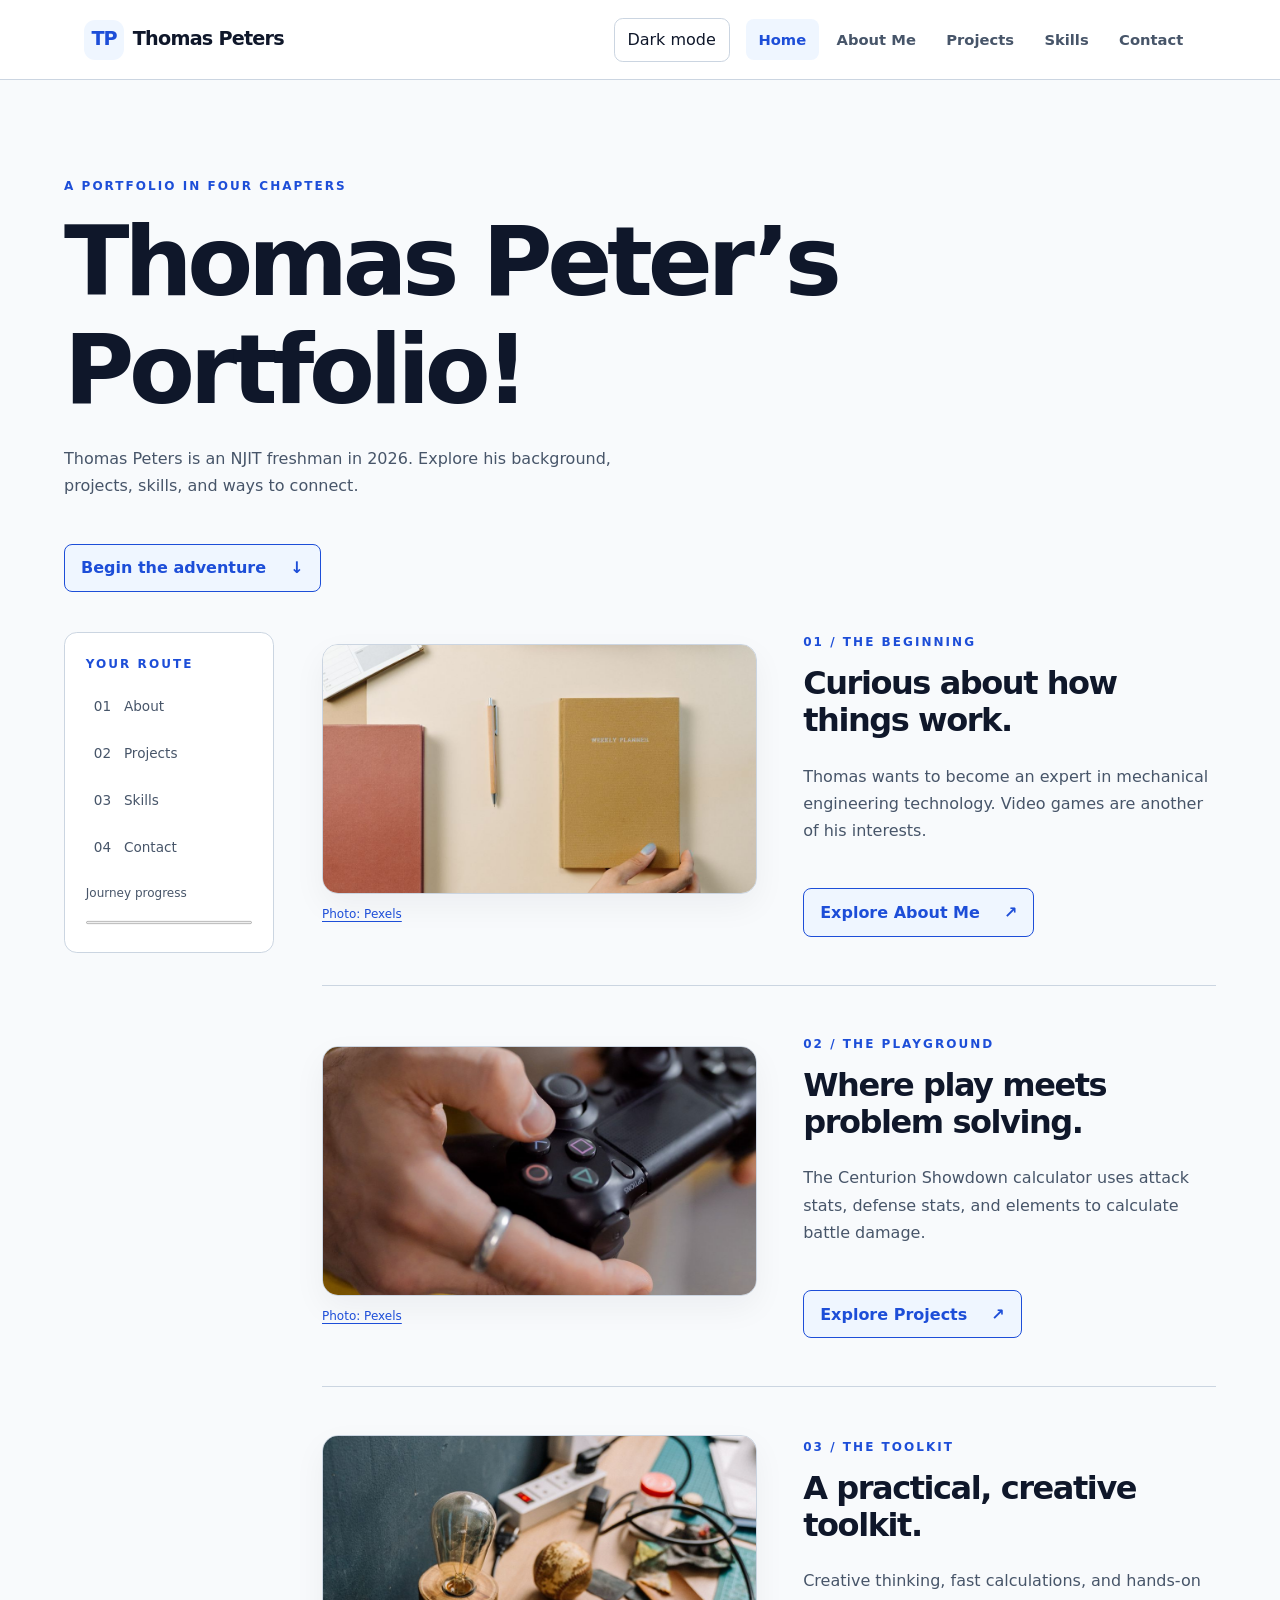
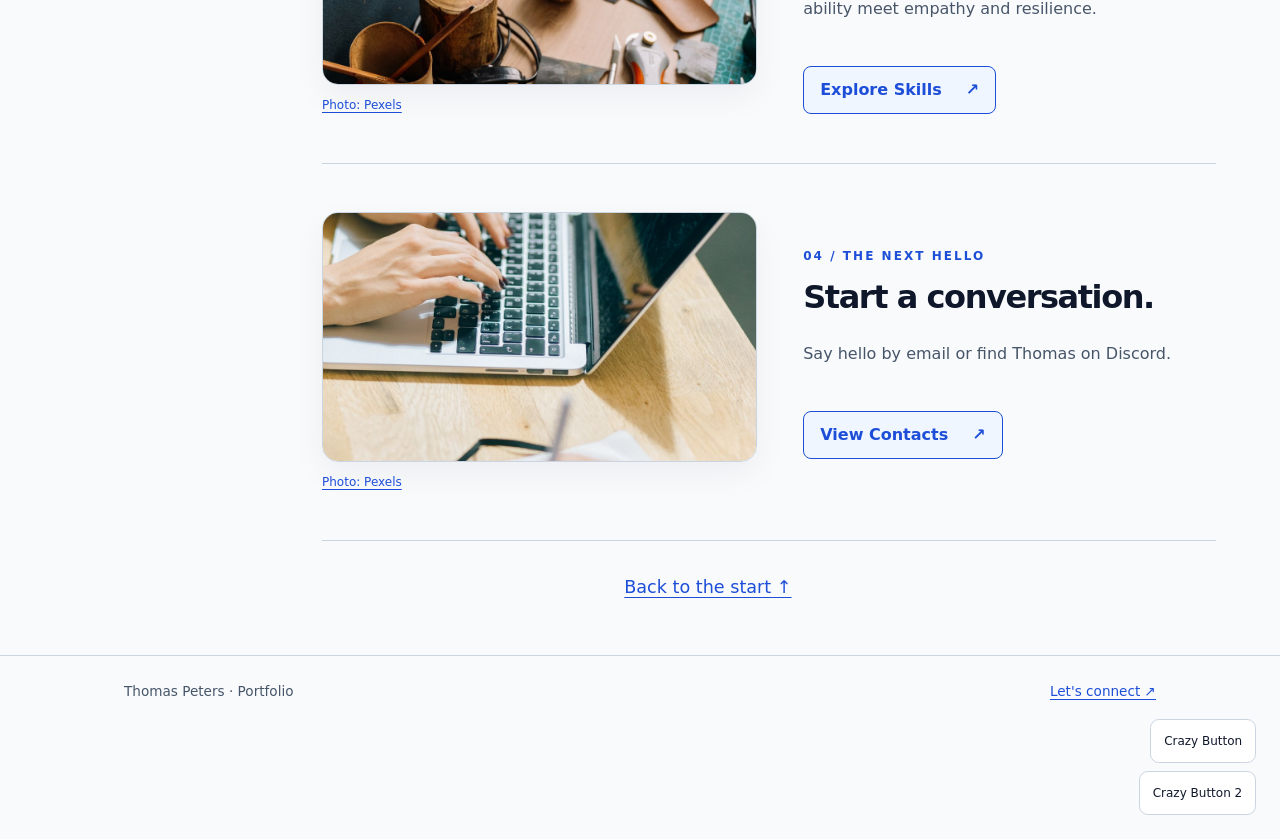
==== commit eb5bd771: "Add Crazy Button 2 gravity and stacking playground" ====
--- a/index.html
+++ b/index.html
@@ -5,9 +5,10 @@
   <meta name="viewport" content="width=device-width, initial-scale=1.0">
   <title>Thomas Peter’s Portfolio!</title>
   <script src="theme.js?v=3"></script>
-  <link rel="stylesheet" href="styles.css?v=11">
-  <script src="script.js?v=8" defer></script>
+  <link rel="stylesheet" href="styles.css?v=12">
+  <script src="script.js?v=12" defer></script>
   <script src="journey.js" defer></script>
+  <script src="physics.js?v=1" defer></script>
 </head>
 <body>
   <a class="skip-link" href="#main-content">Skip to main content</a>
@@ -97,6 +98,6 @@
     </div>
     <p class="journey-return"><a href="#main-content">Back to the start ↑</a></p>
   </main>
-  <footer class="site-footer"><div class="footer-inner"><span>Thomas Peters · Portfolio</span><a href="contact.html">Let's connect ↗</a></div><button class="crazy-button" type="button" aria-pressed="false" hidden>Crazy Button</button></footer>
+  <footer class="site-footer"><div class="footer-inner"><span>Thomas Peters · Portfolio</span><a href="contact.html">Let's connect ↗</a></div><button class="crazy-button" type="button" aria-pressed="false" hidden>Crazy Button</button><button class="physics-button" type="button" aria-pressed="false" hidden>Crazy Button 2</button></footer>
 </body>
 </html>
--- a/styles.css
+++ b/styles.css
@@ -130,6 +130,11 @@
   .story-step.is-current .story-copy { border-left-color: var(--accent); }
 }
 .crazy-button { display: block; margin: 1rem 0 0 auto; font-size: .75rem; position: relative; z-index: 1; }
+.physics-button { display: block; margin: .5rem 0 0 auto; font-size: .75rem; }
+.physics-active { overflow: hidden; }
+.physics-stage { position: fixed; inset: 0; z-index: 1000; background: var(--background); }
+.physics-stage canvas { display: block; width: 100%; height: 100%; }
+.physics-toolbar { position: absolute; top: 1rem; right: 1rem; left: 1rem; width: fit-content; max-width: calc(100% - 2rem); margin-left: auto; display: flex; gap: .8rem; flex-wrap: wrap; align-items: center; padding: .7rem 1rem; border: 1px solid var(--border); border-radius: .8rem; background: var(--surface); color: var(--text); box-shadow: var(--shadow); font-size: .85rem; }
 .crazy-character, .crazy-text-wrapper { background: transparent; }
 .rainbow-text-0 { color: #ff0000 !important; }
 .rainbow-text-1 { color: #ff8800 !important; }
